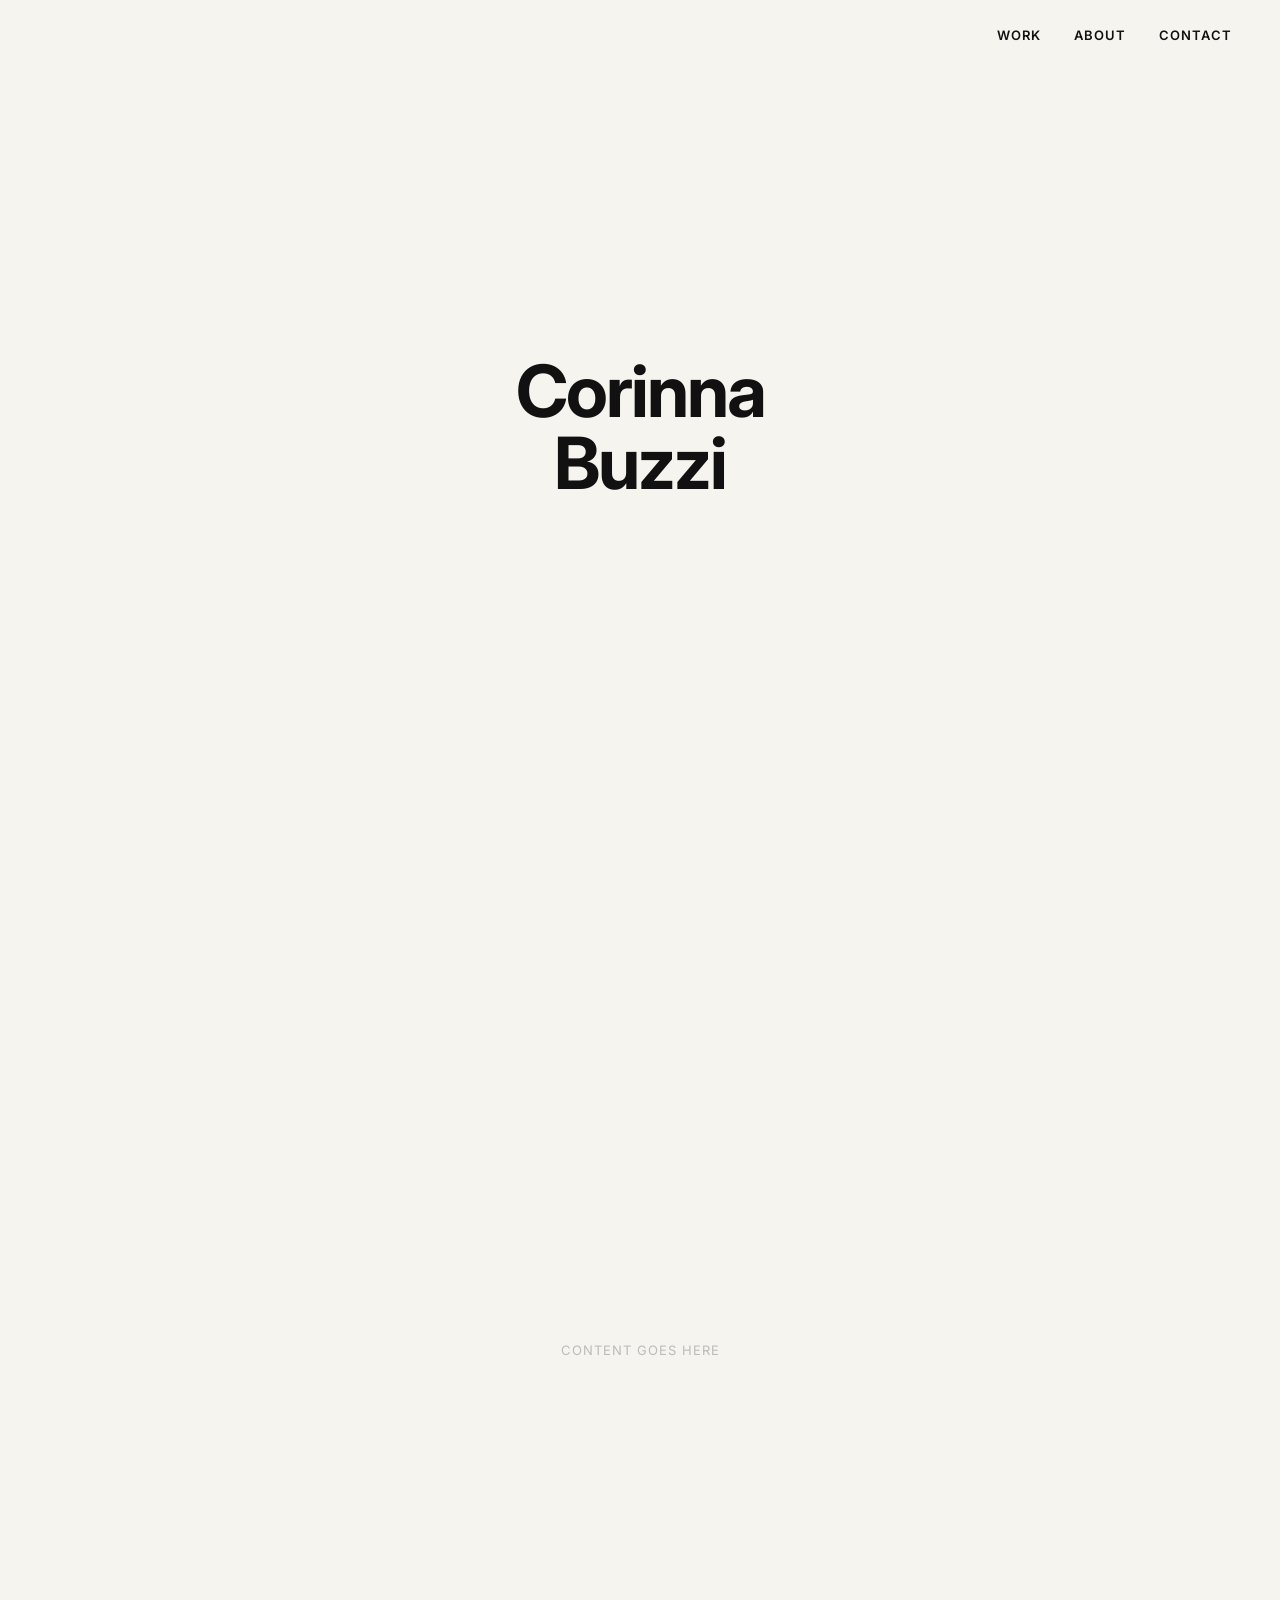
==== index.html @ d0357dbe "refactor: centered hero layout, CSS variables, work section" ====
<!DOCTYPE html>
<html lang="en">
<head>
    <meta charset="UTF-8">
    <meta name="viewport" content="width=device-width, initial-scale=1.0">
    <title>Corinna Buzzi — Junior Software Developer</title>

    <link rel="preconnect" href="https://fonts.googleapis.com">
    <link rel="preconnect" href="https://fonts.gstatic.com" crossorigin>
    <link href="https://fonts.googleapis.com/css2?family=JetBrains+Mono:wght@400&family=Lora:ital,wght@0,400;1,400&family=Inter:wght@400;600;700&display=swap" rel="stylesheet">

    <link rel="stylesheet" href="./styles.css">
</head>
<body>

    <nav class="nav">
        <ul class="nav-links">
            <li><a href="#work">Work</a></li>
            <li><a href="#about">About</a></li>
            <li><a href="#contact">Contact</a></li>
        </ul>
    </nav>

    <section class="hero">
        <div class="hero-content">
            <div class="word-wrap">
                <span class="cycling-word" id="cycling-word"></span>
                <span class="hover-cue" id="hover-cue">hover to decode</span>
            </div>

            <h1 class="hero-name" id="name">
                <span class="name-line">Corinna</span>
                <span class="name-line">Buzzi</span>
            </h1>

            <span class="hp-role" id="role">junior software developer</span>

            <p class="hp-tagline" id="tagline">
                Building at the intersection of language and code.
            </p>
        </div>
    </section>

    <section id="work" class="section-placeholder">
        <p>Content goes here</p>
    </section>

    <script src="./script.js"></script>
</body>
</html>
---- styles.css ----
*, *::before, *::after {
    margin: 0;
    padding: 0;
    box-sizing: border-box;
}

:root {
    --bg:         #f6f4ef;
    --text:       #111;
    --blue:       #0000FF;
    --gray:       #888;
    --font-sans:  'Inter', sans-serif;
    --font-serif: 'Lora', serif;
    --font-mono:  'JetBrains Mono', monospace;
}

html {
    scroll-behavior: smooth;
}

body {
    background: var(--bg);
    color: var(--text);
    font-family: var(--font-sans);
    -webkit-font-smoothing: antialiased;
}

.nav {
    position: fixed;
    top: 0;
    right: 0;
    padding: 24px 48px;
    z-index: 100;
}

.nav-links {
    list-style: none;
    display: flex;
    gap: 32px;
}

.nav-links a {
    font-size: 13px;
    font-weight: 600;
    letter-spacing: 1.2px;
    text-transform: uppercase;
    color: var(--text);
    text-decoration: none;
    transition: color 0.2s;
}

.nav-links a:hover {
    color: var(--blue);
}

.hero {
    height: 100vh;
    display: flex;
    align-items: center;
    justify-content: center;
}

.hero-content {
    text-align: center;
}

.word-wrap {
    margin-bottom: 14px;
    height: 36px;
    display: flex;
    align-items: center;
    justify-content: center;
    cursor: default;
}

.cycling-word {
    font-family: var(--font-sans);
    font-size: 26px;
    font-weight: 700;
    color: var(--blue);
    letter-spacing: -0.01em;
    line-height: 1;
    display: inline-block;
    opacity: 0;
    transform: translateY(5px);
    transition: opacity 0.4s ease, transform 0.4s ease;
}

.cycling-word.visible {
    opacity: 1;
    transform: translateY(0);
}

.cycling-word.exit {
    opacity: 0;
    transform: translateY(-5px);
}

.cycling-word.decoding {
    font-family: var(--font-mono);
    letter-spacing: 0.05em;
}

.hover-cue {
    font-family: var(--font-sans);
    font-size: 11px;
    color: #ccc;
    letter-spacing: 0.5px;
    margin-left: 10px;
    opacity: 0;
    transition: opacity 0.3s ease;
    align-self: center;
}

.hover-cue.visible {
    opacity: 1;
}

.hero-name {
    font-size: 72px;
    font-weight: 700;
    color: var(--text);
    line-height: 1.0;
    letter-spacing: -2px;
    margin-bottom: 16px;
}

.name-line {
    display: block;
    clip-path: inset(0 100% 0 0);
    animation: revealName 0.8s cubic-bezier(0.65, 0, 0.35, 1) forwards;
}

.name-line:nth-child(2) {
    animation-delay: 0.15s;
}

@keyframes revealName {
    to { clip-path: inset(0 0% 0 0); }
}

.hp-role {
    font-family: var(--font-sans);
    font-size: 17px;
    font-weight: 400;
    color: var(--gray);
    display: block;
    opacity: 0;
    transform: translateY(5px);
    transition: opacity 0.5s ease, transform 0.5s ease;
    margin-bottom: 32px;
}

.hp-role.visible {
    opacity: 1;
    transform: translateY(0);
}

.hp-tagline {
    font-family: var(--font-serif);
    font-size: 17px;
    line-height: 1.65;
    color: var(--text);
    max-width: 480px;
    opacity: 0;
    transform: translateY(8px);
    transition: opacity 0.6s ease, transform 0.6s ease;
}

.hp-tagline.visible {
    opacity: 1;
    transform: translateY(0);
}

.section-placeholder {
    min-height: 100vh;
    display: flex;
    align-items: center;
    justify-content: center;
    font-size: 13px;
    color: #bbb;
    letter-spacing: 1px;
    text-transform: uppercase;
}
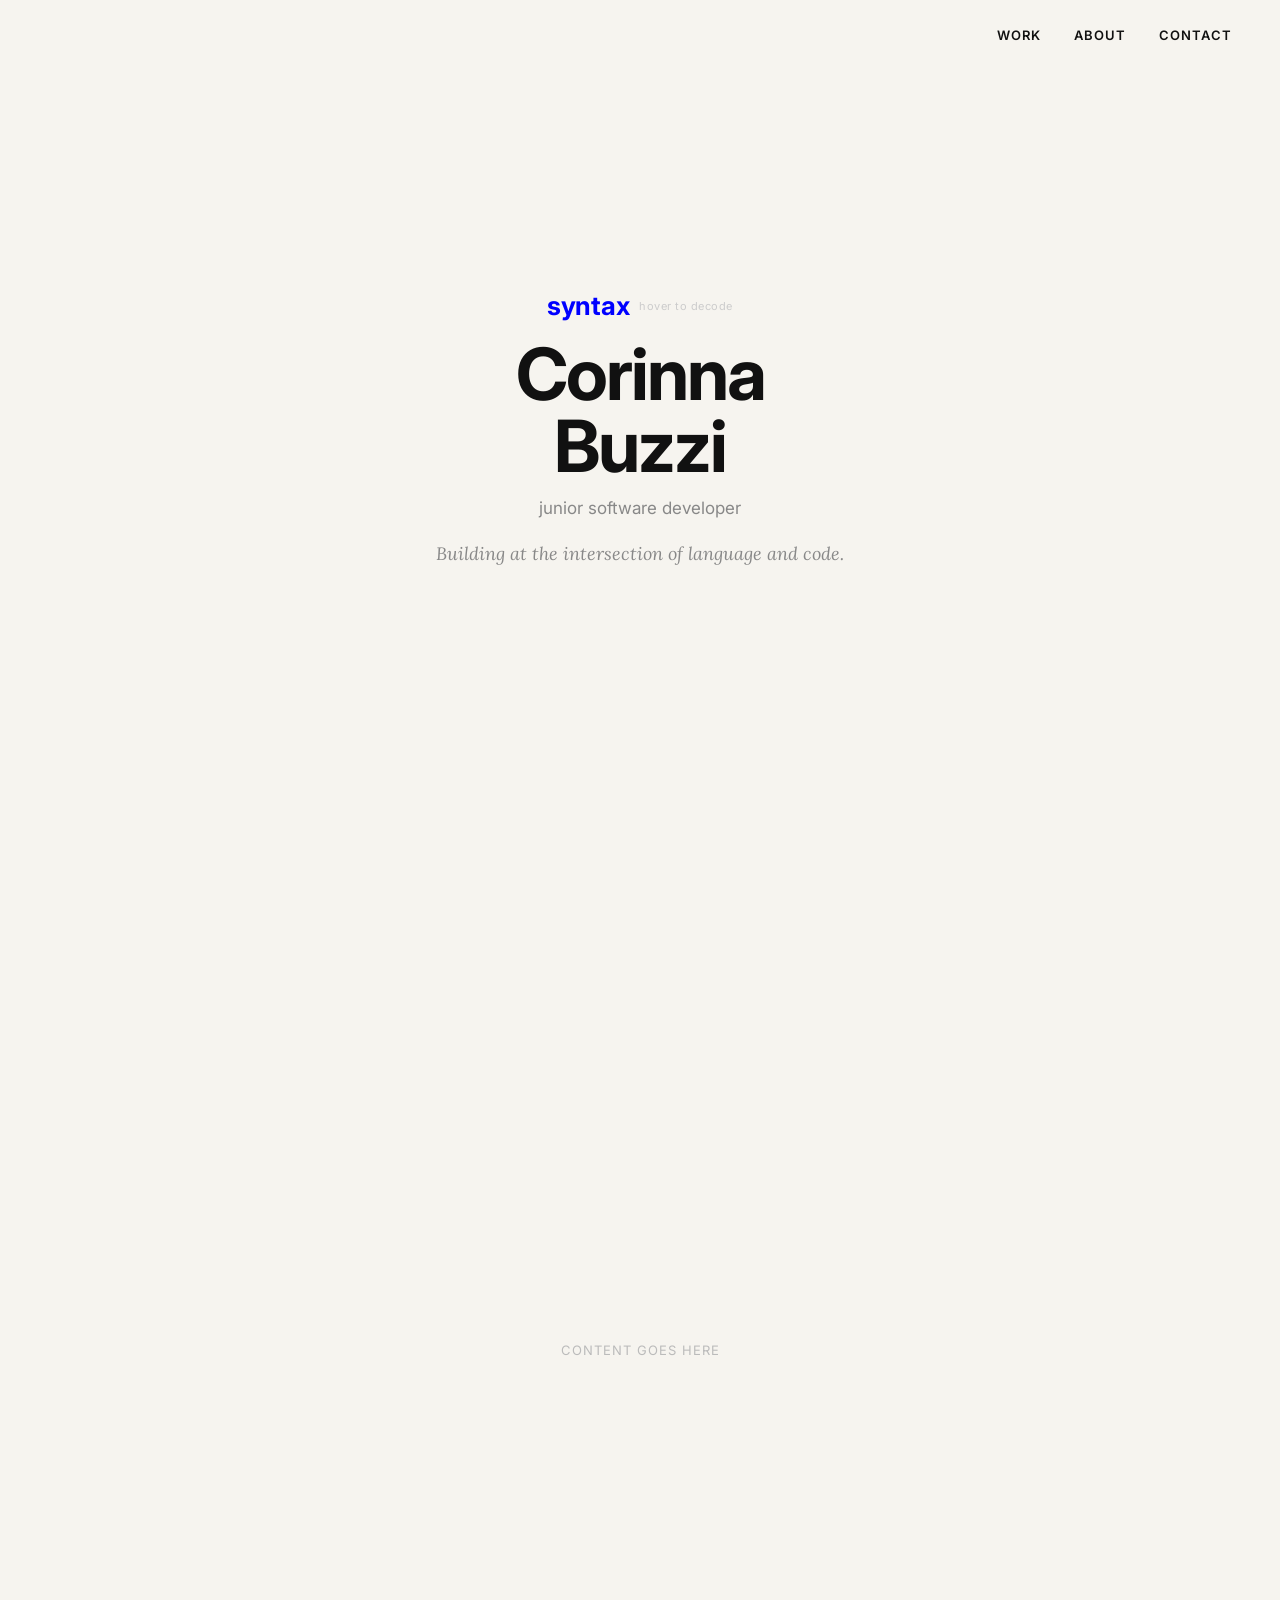
==== commit 418ed970: "feat: move entrance animations to styles.css simplify in script.js" ====
--- a/index.html
+++ b/index.html
@@ -28,16 +28,14 @@
                 <span class="hover-cue" id="hover-cue">hover to decode</span>
             </div>
 
-            <h1 class="hero-name" id="name">
+            <h1 class="hero-name">
                 <span class="name-line">Corinna</span>
                 <span class="name-line">Buzzi</span>
             </h1>
 
-            <span class="hp-role" id="role">junior software developer</span>
+            <p class="hero-role">junior software developer</p>
 
-            <p class="hp-tagline" id="tagline">
-                Building at the intersection of language and code.
-            </p>
+            <p class="hero-tagline">Building at the intersection of language and code.</p>
         </div>
     </section>
 
--- a/styles.css
+++ b/styles.css
@@ -139,37 +139,36 @@
     to { clip-path: inset(0 0% 0 0); }
 }
 
-.hp-role {
-    font-family: var(--font-sans);
+.hero-role {
     font-size: 17px;
     font-weight: 400;
     color: var(--gray);
-    display: block;
+    margin-bottom: 24px;
     opacity: 0;
-    transform: translateY(5px);
-    transition: opacity 0.5s ease, transform 0.5s ease;
-    margin-bottom: 32px;
+    animation: fadeUp 0.6s ease forwards;
+    animation-delay: 0.6s;
 }
 
-.hp-role.visible {
-    opacity: 1;
-    transform: translateY(0);
+.hero-tagline {
+    font-family: var(--font-serif);
+    font-size: 18px;
+    font-style: italic;
+    color: var(--gray);
+    margin-bottom: 48px;
+    opacity: 0;
+    animation: fadeUp 0.6s ease forwards;
+    animation-delay: 0.8s;
 }
 
-.hp-tagline {
-    font-family: var(--font-serif);
-    font-size: 17px;
-    line-height: 1.65;
-    color: var(--text);
-    max-width: 480px;
-    opacity: 0;
-    transform: translateY(8px);
-    transition: opacity 0.6s ease, transform 0.6s ease;
-}
-
-.hp-tagline.visible {
-    opacity: 1;
-    transform: translateY(0);
+@keyframes fadeUp {
+    from {
+        opacity: 0;
+        transform: translateY(12px);
+    }
+    to {
+        opacity: 1;
+        transform: translateY(0);
+    }
 }
 
 .section-placeholder {
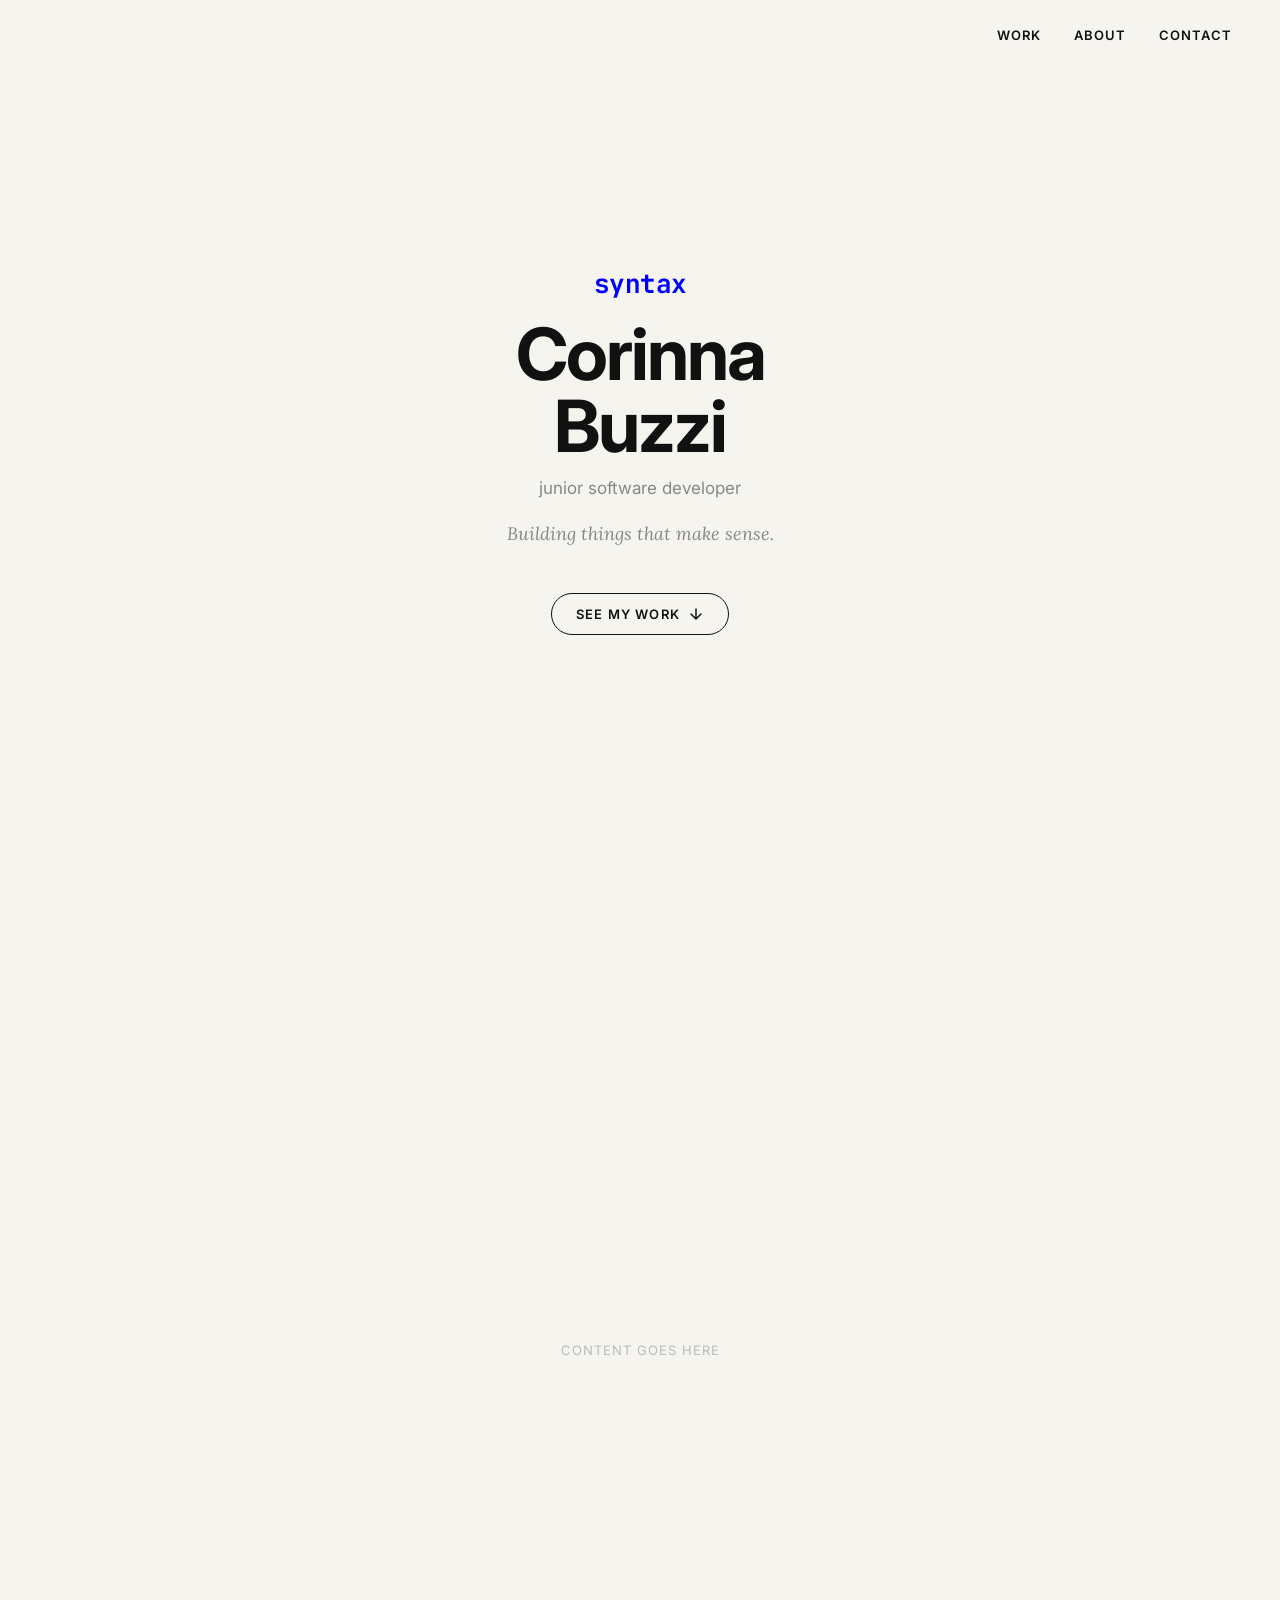
==== commit aa5123a2: "feat: cycling word hex decode, CTA button" ====
--- a/index.html
+++ b/index.html
@@ -7,9 +7,9 @@
 
     <link rel="preconnect" href="https://fonts.googleapis.com">
     <link rel="preconnect" href="https://fonts.gstatic.com" crossorigin>
-    <link href="https://fonts.googleapis.com/css2?family=JetBrains+Mono:wght@400&family=Lora:ital,wght@0,400;1,400&family=Inter:wght@400;600;700&display=swap" rel="stylesheet">
+    <link href="https://fonts.googleapis.com/css2?family=Inter:wght@400;700&family=Lora:ital,wght@0,400;1,400&family=JetBrains+Mono:wght@400;700&display=swap" rel="stylesheet">
 
-    <link rel="stylesheet" href="./styles.css">
+    <link rel="stylesheet" href="styles.css">
 </head>
 <body>
 
@@ -23,9 +23,8 @@
 
     <section class="hero">
         <div class="hero-content">
-            <div class="word-wrap">
-                <span class="cycling-word" id="cycling-word"></span>
-                <span class="hover-cue" id="hover-cue">hover to decode</span>
+            <div class="hero-cycling-word">
+                <span class="cycling-text" id="cyclingWord">syntax</span>
             </div>
 
             <h1 class="hero-name">
@@ -35,7 +34,14 @@
 
             <p class="hero-role">junior software developer</p>
 
-            <p class="hero-tagline">Building at the intersection of language and code.</p>
+            <p class="hero-tagline">Building things that make sense.</p>
+
+            <a href="#work" class="hero-cta">
+                <span>See my work</span>
+                <svg width="16" height="16" viewBox="0 0 16 16" fill="none">
+                    <path d="M8 3v10M3 8l5 5 5-5" stroke="currentColor" stroke-width="1.5" stroke-linecap="round" stroke-linejoin="round"/>
+                </svg>
+            </a>
         </div>
     </section>
 
@@ -43,6 +49,6 @@
         <p>Content goes here</p>
     </section>
 
-    <script src="./script.js"></script>
+    <script src="script.js"></script>
 </body>
 </html>
--- a/styles.css
+++ b/styles.css
@@ -64,56 +64,24 @@
     text-align: center;
 }
 
-.word-wrap {
-    margin-bottom: 14px;
+.hero-cycling-word {
+    margin-bottom: 16px;
     height: 36px;
     display: flex;
     align-items: center;
     justify-content: center;
-    cursor: default;
 }
 
-.cycling-word {
-    font-family: var(--font-sans);
+.cycling-text {
+    font-family: var(--font-mono);
     font-size: 26px;
     font-weight: 700;
     color: var(--blue);
-    letter-spacing: -0.01em;
-    line-height: 1;
+    letter-spacing: -0.5px;
+    cursor: default;
     display: inline-block;
-    opacity: 0;
-    transform: translateY(5px);
-    transition: opacity 0.4s ease, transform 0.4s ease;
-}
-
-.cycling-word.visible {
-    opacity: 1;
-    transform: translateY(0);
-}
-
-.cycling-word.exit {
-    opacity: 0;
-    transform: translateY(-5px);
-}
-
-.cycling-word.decoding {
-    font-family: var(--font-mono);
-    letter-spacing: 0.05em;
-}
-
-.hover-cue {
-    font-family: var(--font-sans);
-    font-size: 11px;
-    color: #ccc;
-    letter-spacing: 0.5px;
-    margin-left: 10px;
-    opacity: 0;
-    transition: opacity 0.3s ease;
-    align-self: center;
-}
-
-.hover-cue.visible {
-    opacity: 1;
+    min-width: 120px;
+    text-align: center;
 }
 
 .hero-name {
@@ -160,6 +128,38 @@
     animation-delay: 0.8s;
 }
 
+.hero-cta {
+    display: inline-flex;
+    align-items: center;
+    gap: 8px;
+    font-size: 13px;
+    font-weight: 600;
+    letter-spacing: 1.2px;
+    text-transform: uppercase;
+    color: var(--text);
+    text-decoration: none;
+    padding: 12px 24px;
+    border: 1px solid var(--text);
+    border-radius: 100px;
+    opacity: 0;
+    animation: fadeUp 0.6s ease forwards;
+    animation-delay: 1s;
+    transition: background 0.25s ease, color 0.25s ease;
+}
+
+.hero-cta:hover {
+    background: var(--text);
+    color: var(--bg);
+}
+
+.hero-cta svg {
+    transition: transform 0.25s ease;
+}
+
+.hero-cta:hover svg {
+    transform: translateY(3px);
+}
+
 @keyframes fadeUp {
     from {
         opacity: 0;
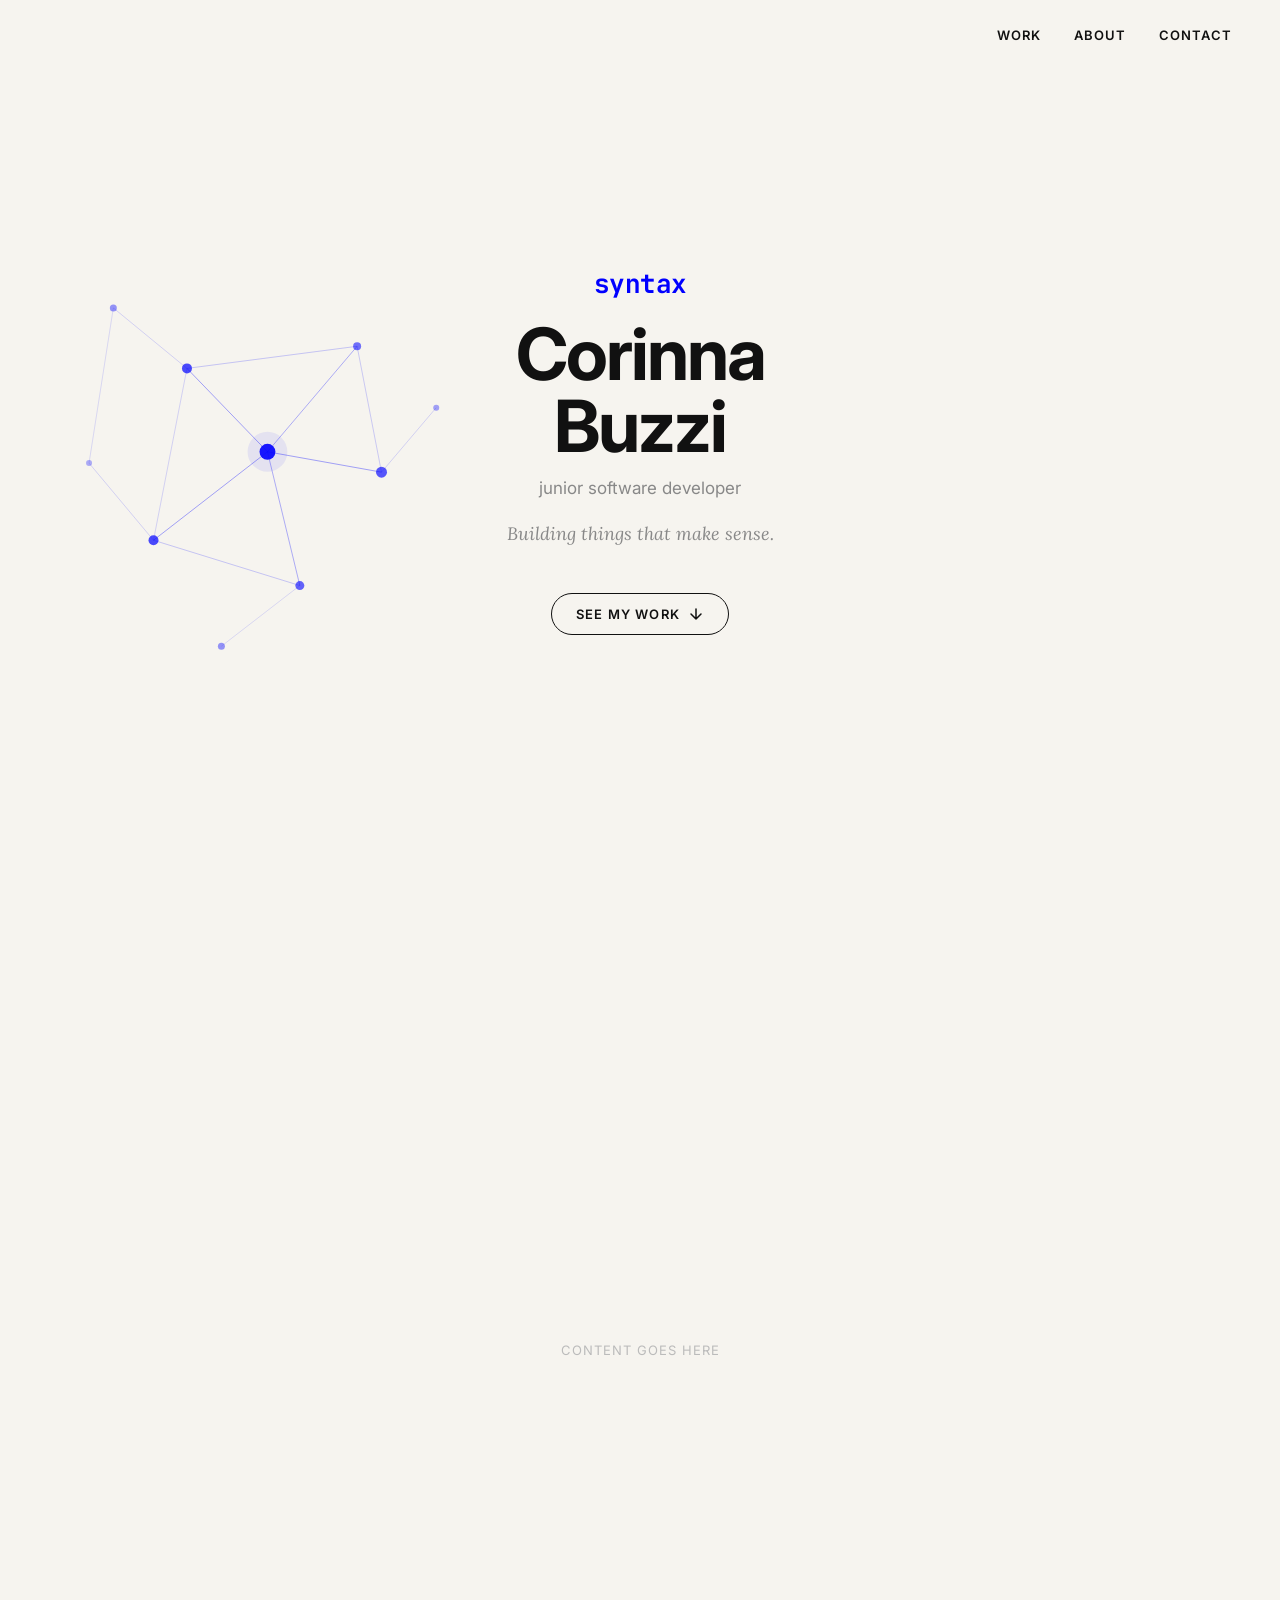
==== commit f883b1b0: "feat: animated graph canvas in hero background" ====
--- a/index.html
+++ b/index.html
@@ -22,6 +22,8 @@
     </nav>
 
     <section class="hero">
+        <canvas class="hero-graph" id="heroGraph"></canvas>
+
         <div class="hero-content">
             <div class="hero-cycling-word">
                 <span class="cycling-text" id="cyclingWord">syntax</span>
--- a/styles.css
+++ b/styles.css
@@ -54,13 +54,26 @@
 }
 
 .hero {
+    position: relative;
     height: 100vh;
     display: flex;
     align-items: center;
     justify-content: center;
+    overflow: hidden;
+}
+
+.hero-graph {
+    position: absolute;
+    top: 0;
+    left: 0;
+    width: 100%;
+    height: 100%;
+    pointer-events: none;
 }
 
 .hero-content {
+    position: relative;
+    z-index: 1;
     text-align: center;
 }
 
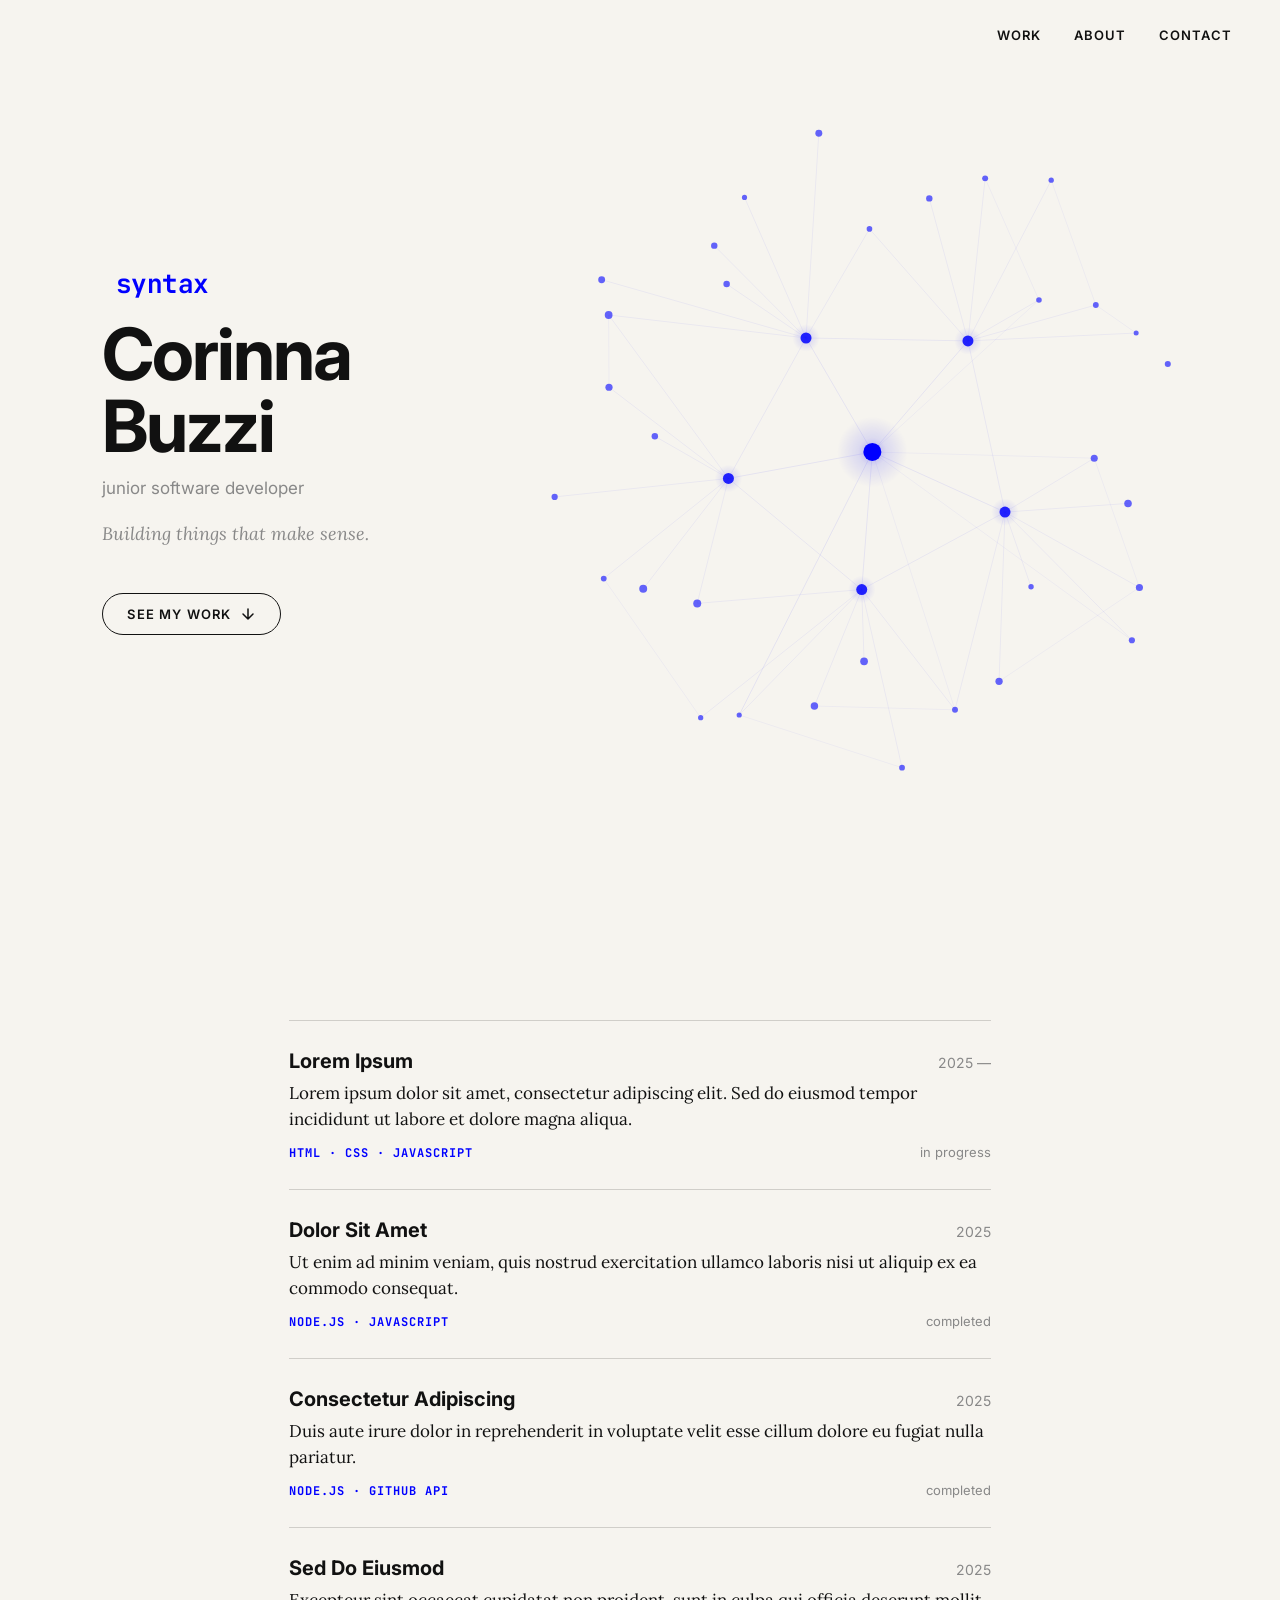
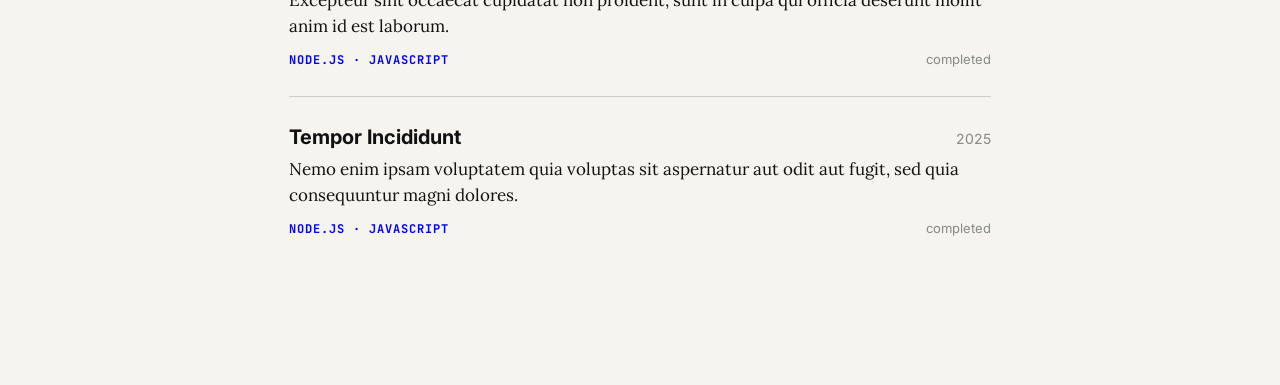
==== commit 9de50210: "feat: projects section" ====
--- a/index.html
+++ b/index.html
@@ -47,8 +47,66 @@
         </div>
     </section>
 
-    <section id="work" class="section-placeholder">
-        <p>Content goes here</p>
+    <section id="work" class="work">
+        <article class="project">
+            <div class="project-header">
+                <span class="project-title">Lorem Ipsum</span>
+                <span class="project-year">2025 —</span>
+            </div>
+            <p class="project-desc">Lorem ipsum dolor sit amet, consectetur adipiscing elit. Sed do eiusmod tempor incididunt ut labore et dolore magna aliqua.</p>
+            <div class="project-footer">
+                <span class="project-tech">HTML · CSS · JavaScript</span>
+                <span class="project-status">in progress</span>
+            </div>
+        </article>
+
+        <article class="project">
+            <div class="project-header">
+                <span class="project-title">Dolor Sit Amet</span>
+                <span class="project-year">2025</span>
+            </div>
+            <p class="project-desc">Ut enim ad minim veniam, quis nostrud exercitation ullamco laboris nisi ut aliquip ex ea commodo consequat.</p>
+            <div class="project-footer">
+                <span class="project-tech">Node.js · JavaScript</span>
+                <span class="project-status">completed</span>
+            </div>
+        </article>
+
+        <article class="project">
+            <div class="project-header">
+                <span class="project-title">Consectetur Adipiscing</span>
+                <span class="project-year">2025</span>
+            </div>
+            <p class="project-desc">Duis aute irure dolor in reprehenderit in voluptate velit esse cillum dolore eu fugiat nulla pariatur.</p>
+            <div class="project-footer">
+                <span class="project-tech">Node.js · GitHub API</span>
+                <span class="project-status">completed</span>
+            </div>
+        </article>
+
+        <article class="project">
+            <div class="project-header">
+                <span class="project-title">Sed Do Eiusmod</span>
+                <span class="project-year">2025</span>
+            </div>
+            <p class="project-desc">Excepteur sint occaecat cupidatat non proident, sunt in culpa qui officia deserunt mollit anim id est laborum.</p>
+            <div class="project-footer">
+                <span class="project-tech">Node.js · JavaScript</span>
+                <span class="project-status">completed</span>
+            </div>
+        </article>
+
+        <article class="project">
+            <div class="project-header">
+                <span class="project-title">Tempor Incididunt</span>
+                <span class="project-year">2025</span>
+            </div>
+            <p class="project-desc">Nemo enim ipsam voluptatem quia voluptas sit aspernatur aut odit aut fugit, sed quia consequuntur magni dolores.</p>
+            <div class="project-footer">
+                <span class="project-tech">Node.js · JavaScript</span>
+                <span class="project-status">completed</span>
+            </div>
+        </article>
     </section>
 
     <script src="script.js"></script>
--- a/styles.css
+++ b/styles.css
@@ -5,13 +5,13 @@
 }
 
 :root {
-    --bg:         #f6f4ef;
-    --text:       #111;
-    --blue:       #0000FF;
-    --gray:       #888;
-    --font-sans:  'Inter', sans-serif;
+    --bg: #f6f4ef;
+    --text: #111;
+    --blue: #0000FF;
+    --gray: #888;
+    --font-sans: 'Inter', sans-serif;
     --font-serif: 'Lora', serif;
-    --font-mono:  'JetBrains Mono', monospace;
+    --font-mono: 'JetBrains Mono', monospace;
 }
 
 html {
@@ -58,7 +58,7 @@
     height: 100vh;
     display: flex;
     align-items: center;
-    justify-content: center;
+    justify-content: flex-start;
     overflow: hidden;
 }
 
@@ -69,12 +69,20 @@
     width: 100%;
     height: 100%;
     pointer-events: none;
+    opacity: 0;
+    animation: graphFadeIn 1.2s ease forwards;
+    animation-delay: 0.3s;
+}
+
+@keyframes graphFadeIn {
+    to { opacity: 1; }
 }
 
 .hero-content {
     position: relative;
     z-index: 1;
-    text-align: center;
+    text-align: left;
+    padding-left: 8vw;
 }
 
 .hero-cycling-word {
@@ -82,7 +90,6 @@
     height: 36px;
     display: flex;
     align-items: center;
-    justify-content: center;
 }
 
 .cycling-text {
@@ -184,13 +191,67 @@
     }
 }
 
-.section-placeholder {
-    min-height: 100vh;
-    display: flex;
-    align-items: center;
-    justify-content: center;
+.work {
+    max-width: 750px;
+    margin: 0 auto;
+    padding: 120px 24px;
+}
+
+.project {
+    border-top: 1px solid #d0cec9;
+    padding: 28px 0;
+}
+
+.project:hover .project-title {
+    opacity: 0.7;
+}
+
+.project-header {
+    display: flex;
+    justify-content: space-between;
+    align-items: baseline;
+}
+
+.project-title {
+    font-size: 20px;
+    font-weight: 700;
+    color: var(--text);
+    transition: opacity 200ms;
+}
+
+.project-year {
+    font-size: 14px;
+    font-weight: 400;
+    color: var(--gray);
+}
+
+.project-desc {
+    font-family: var(--font-serif);
+    font-size: 17px;
+    font-weight: 400;
+    color: var(--text);
+    margin-top: 8px;
+    line-height: 1.5;
+}
+
+.project-footer {
+    display: flex;
+    justify-content: space-between;
+    align-items: baseline;
+    margin-top: 12px;
+}
+
+.project-tech {
+    font-family: var(--font-mono);
+    font-size: 12px;
+    font-weight: 700;
+    color: var(--blue);
+    text-transform: uppercase;
+    letter-spacing: 1px;
+}
+
+.project-status {
     font-size: 13px;
-    color: #bbb;
-    letter-spacing: 1px;
-    text-transform: uppercase;
+    font-weight: 400;
+    color: var(--gray);
 }
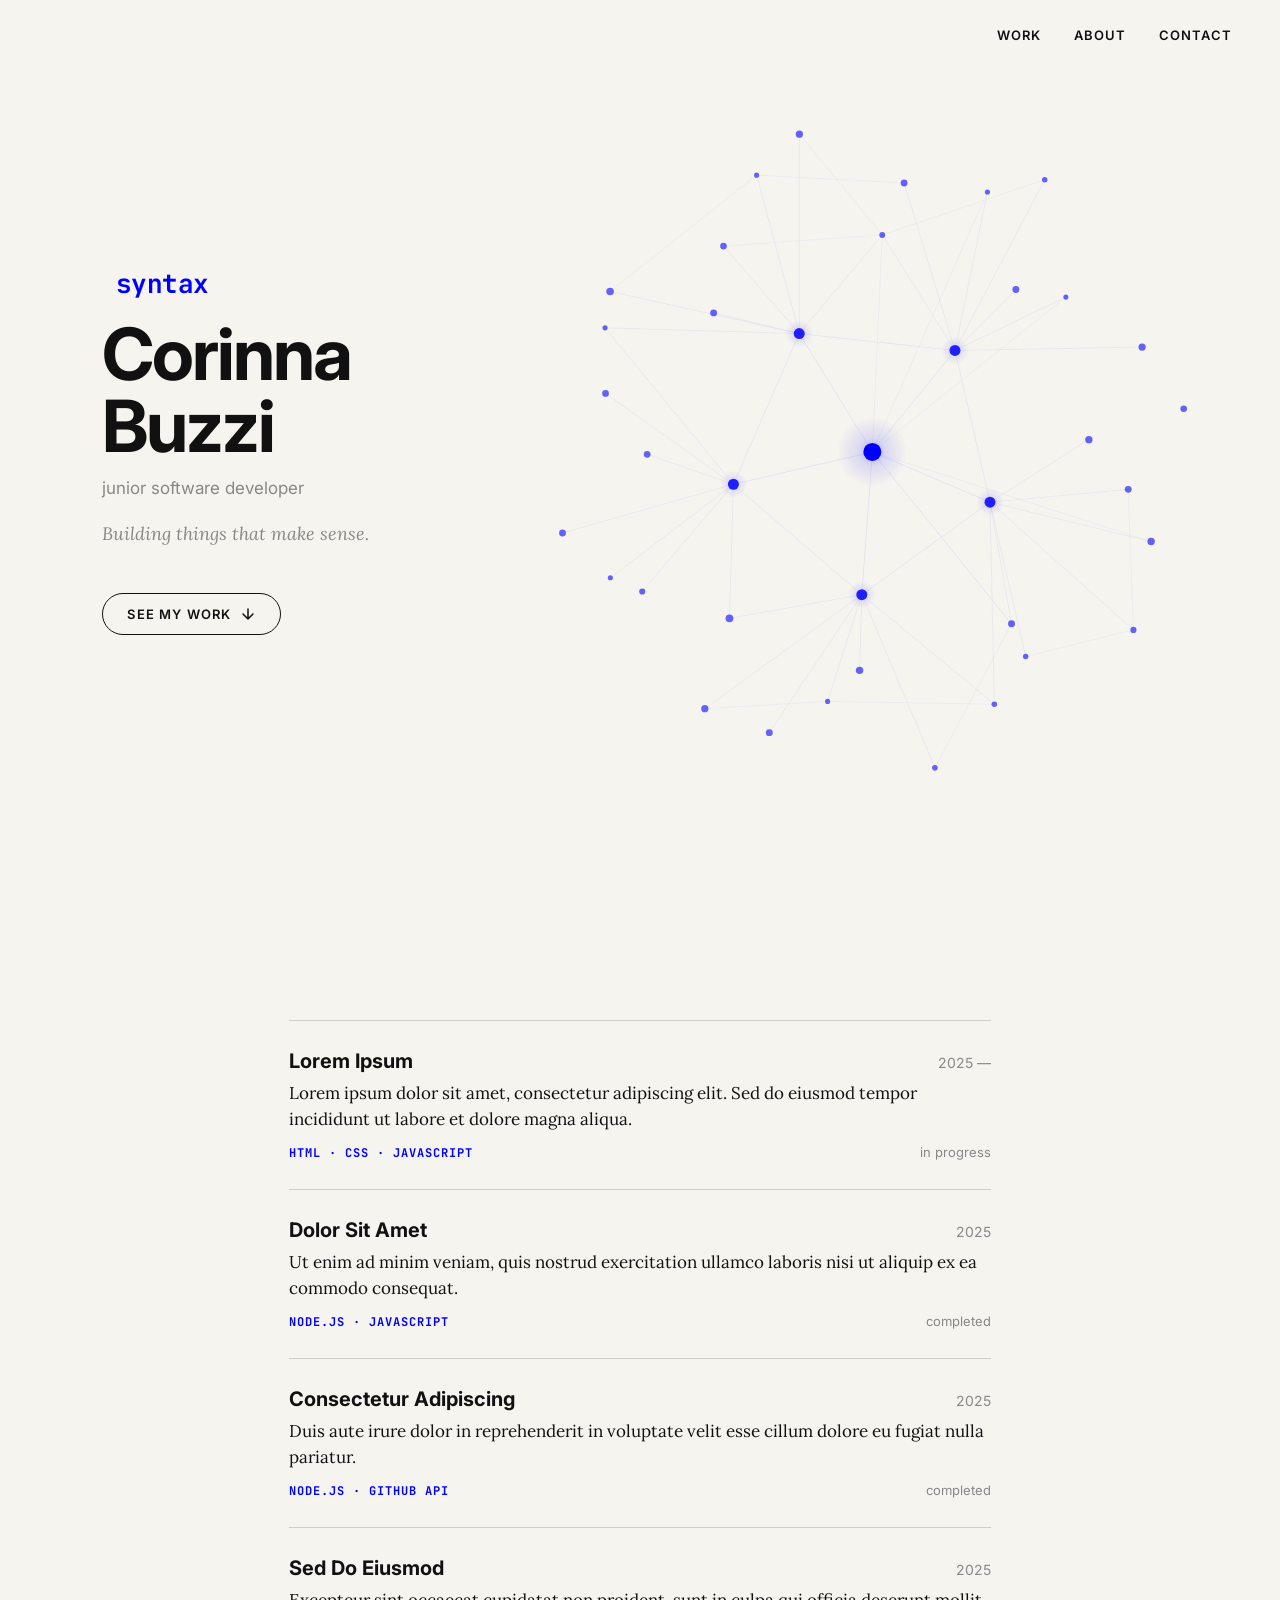
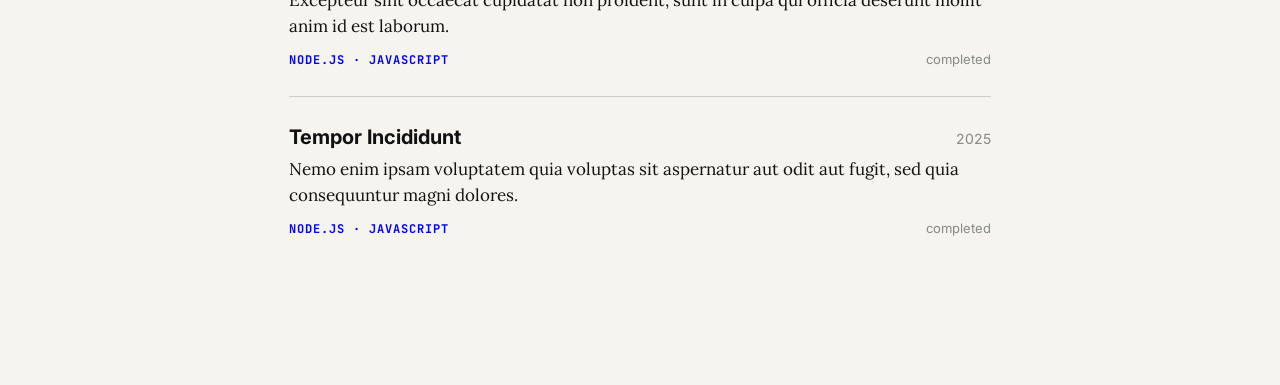
==== commit 0661f5d7: "feat: about page scaffold + update index link" ====
--- a/index.html
+++ b/index.html
@@ -16,7 +16,7 @@
     <nav class="nav">
         <ul class="nav-links">
             <li><a href="#work">Work</a></li>
-            <li><a href="#about">About</a></li>
+            <li><a href="about.html">About</a></li>
             <li><a href="#contact">Contact</a></li>
         </ul>
     </nav>
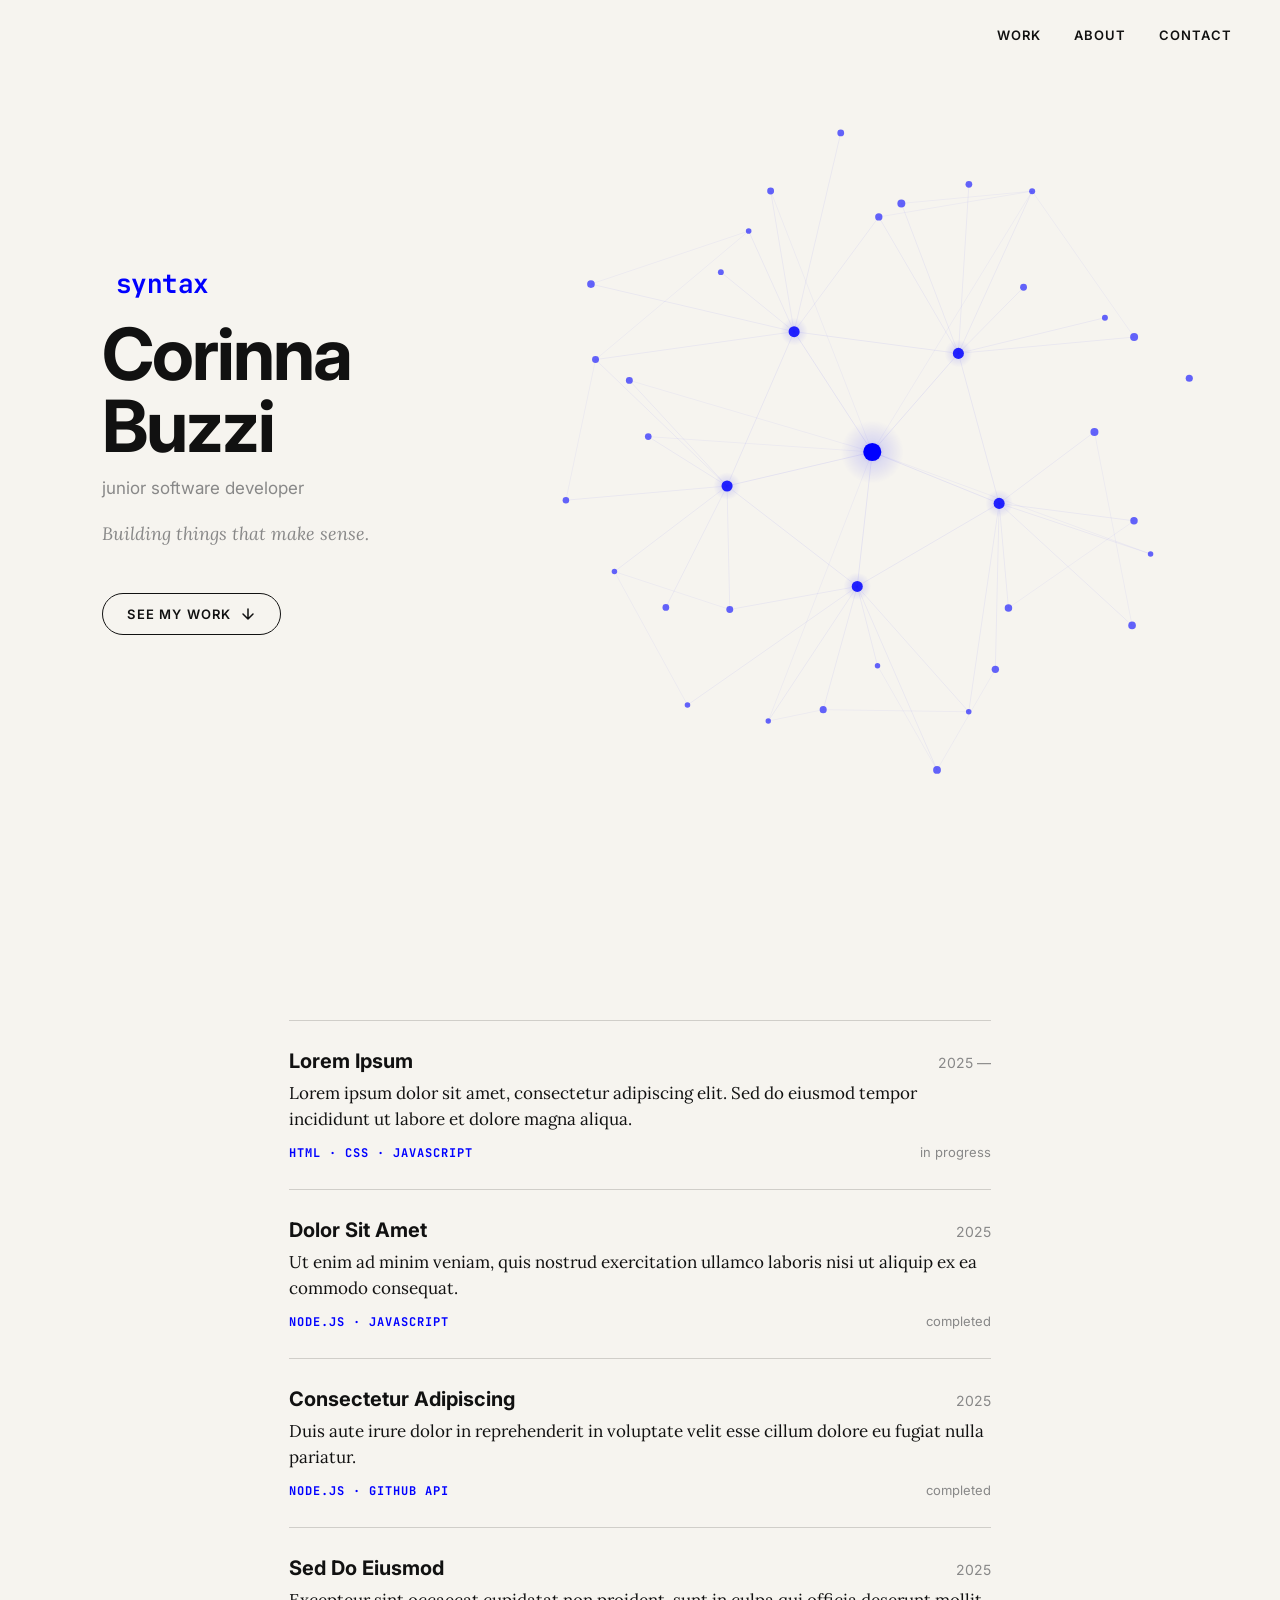
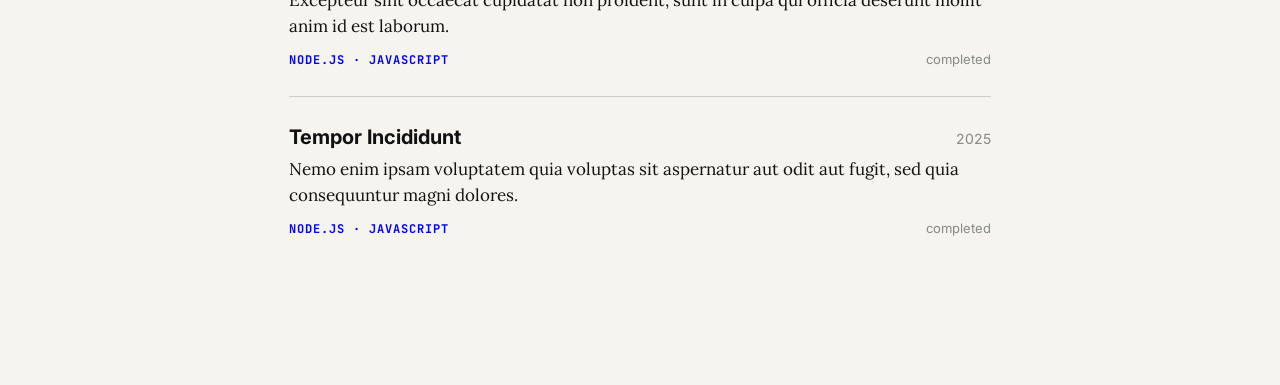
==== commit d6118db8: "feat: contact link anchors to footer" ====
--- a/index.html
+++ b/index.html
@@ -17,7 +17,7 @@
         <ul class="nav-links">
             <li><a href="#work">Work</a></li>
             <li><a href="about.html">About</a></li>
-            <li><a href="#contact">Contact</a></li>
+            <li><a href="about.html#footer">Contact</a></li>
         </ul>
     </nav>
 
--- a/styles.css
+++ b/styles.css
@@ -254,4 +254,26 @@
     font-size: 13px;
     font-weight: 400;
     color: var(--gray);
+}
+
+.footer {
+    border-top: 1px solid #d0cec9;
+    padding: 48px 24px;
+    text-align: center;
+    font-family: var(--font-sans);
+    font-size: 14px;
+}
+
+.footer a {
+    color: var(--blue);
+    text-decoration: none;
+}
+
+.footer a:hover {
+    text-decoration: underline;
+}
+
+.footer-sep {
+    color: var(--gray);
+    margin: 0 8px;
 }
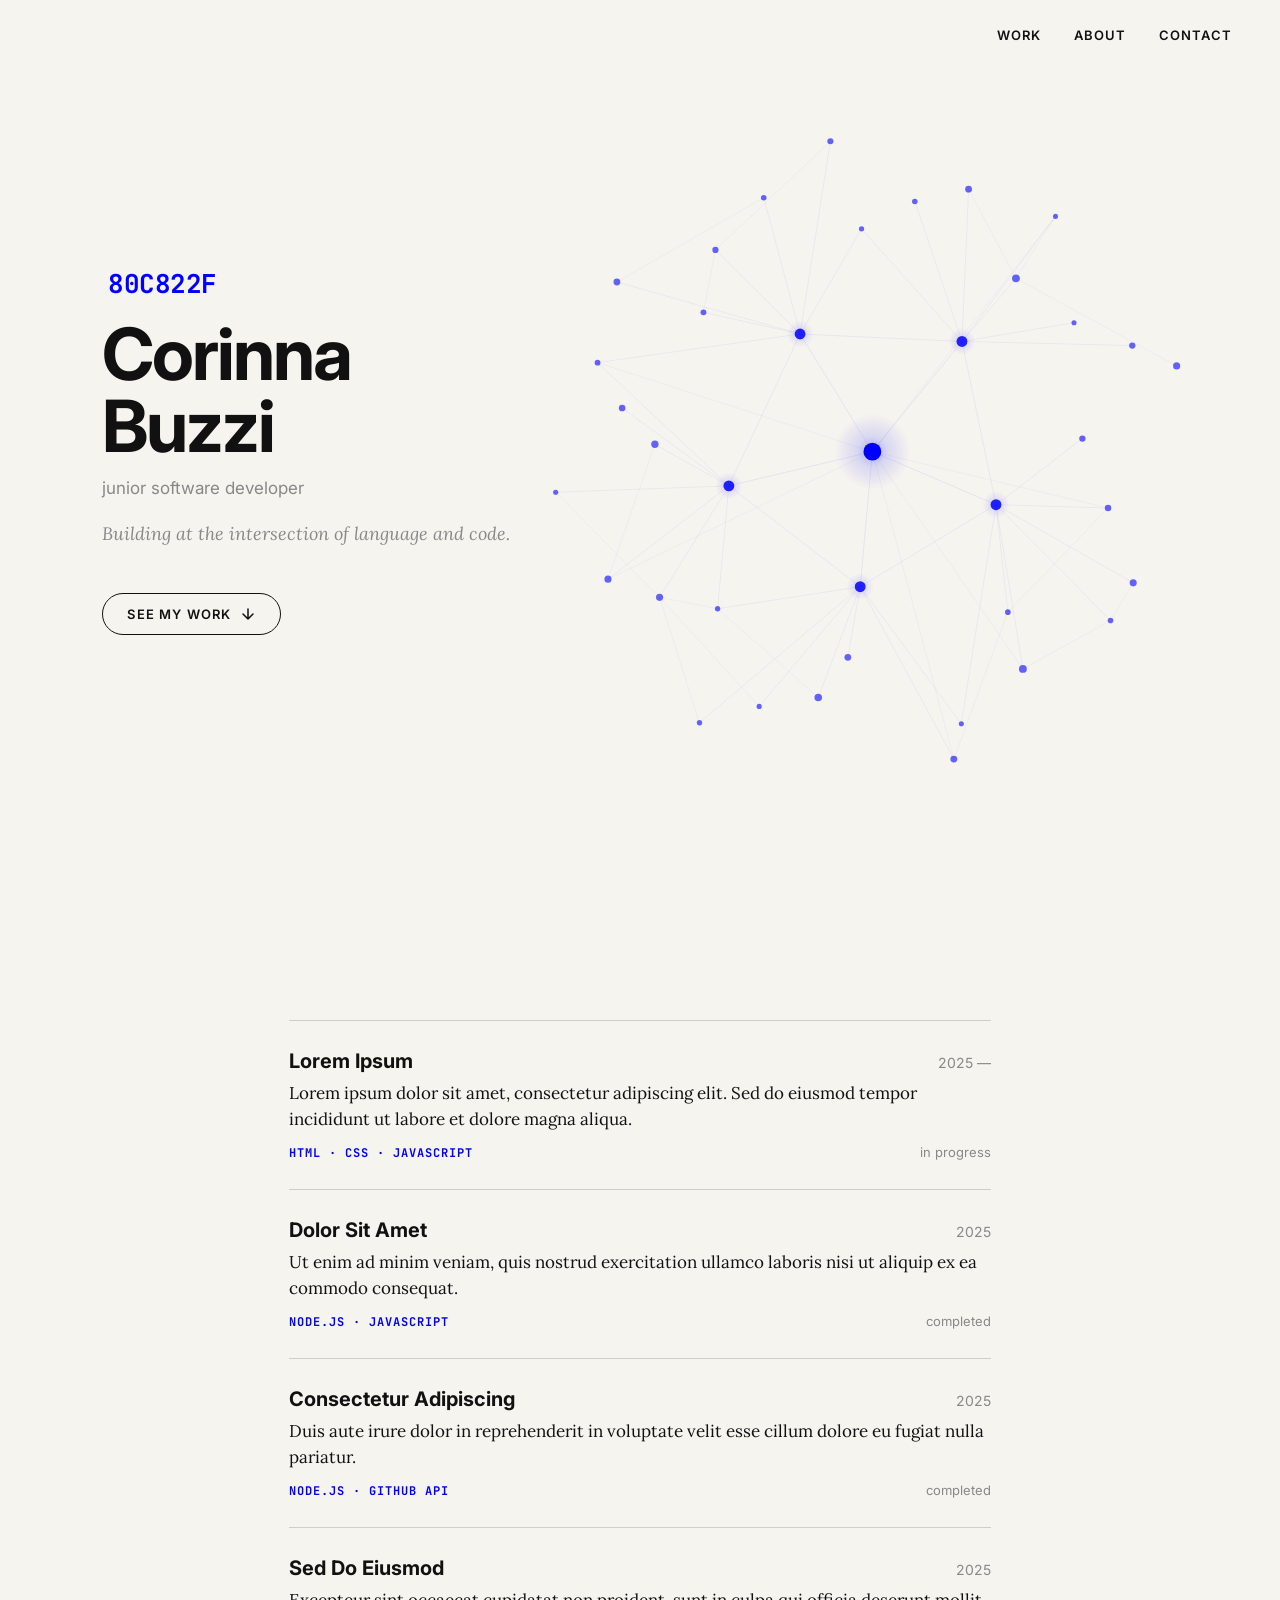
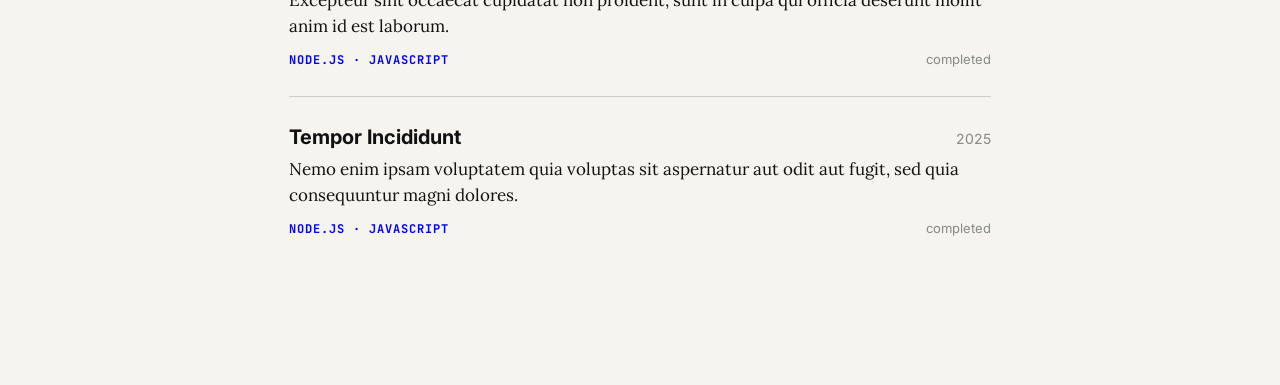
==== commit 47d8cb7b: "fix: restored old tagline" ====
--- a/index.html
+++ b/index.html
@@ -36,7 +36,7 @@
 
             <p class="hero-role">junior software developer</p>
 
-            <p class="hero-tagline">Building things that make sense.</p>
+            <p class="hero-tagline">Building at the intersection of language and code.</p>
 
             <a href="#work" class="hero-cta">
                 <span>See my work</span>
